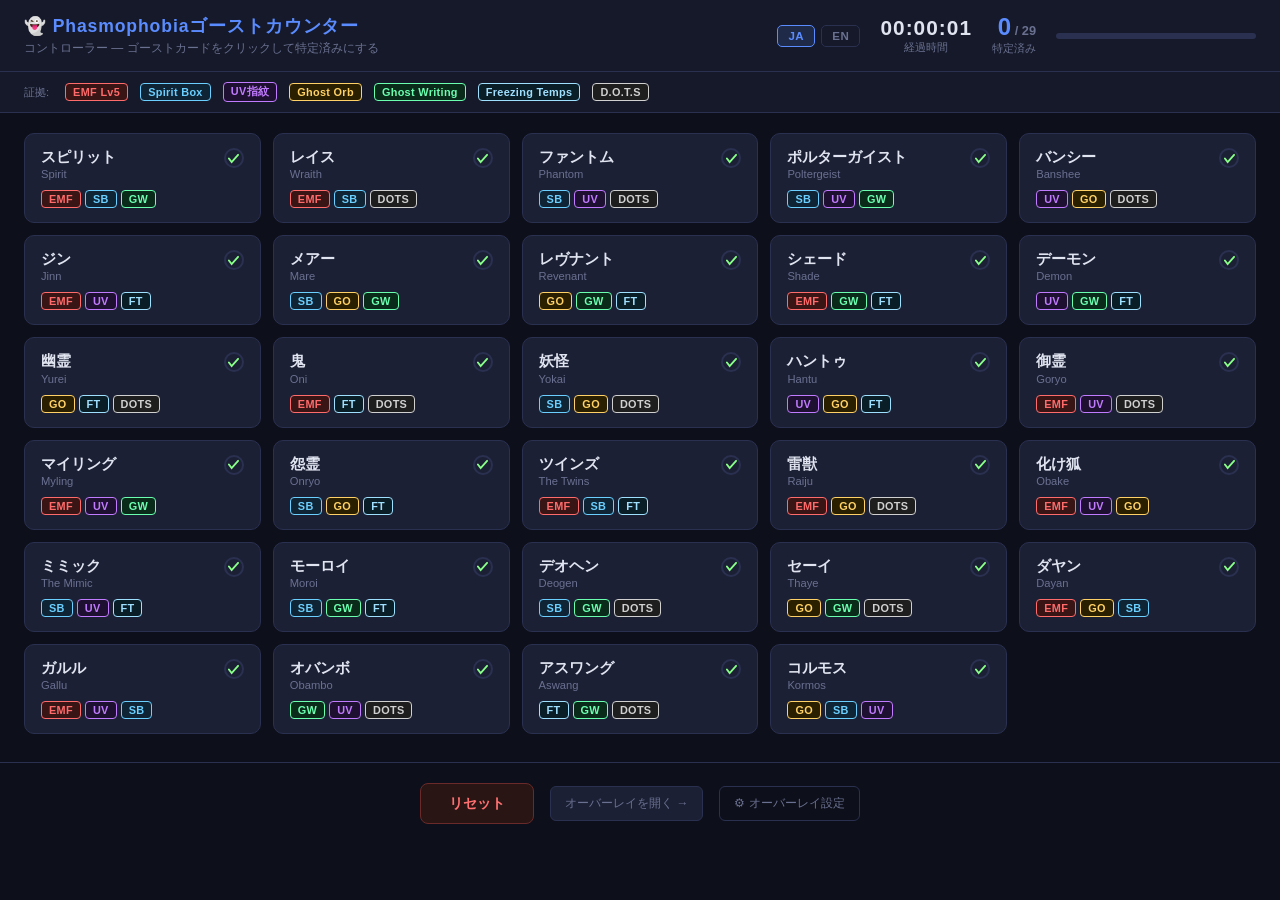
==== controller.html @ 04e46573 "初期ファイルの追加" ====
<!DOCTYPE html>
<html lang="ja">
<head>
  <meta charset="UTF-8">
  <meta name="viewport" content="width=device-width, initial-scale=1.0">
  <title>Phasmo Controller</title>
  <link rel="icon" href="data:image/svg+xml,<svg xmlns='http://www.w3.org/2000/svg' viewBox='0 0 100 100'><text y='.9em' font-size='90'>👻</text></svg>">
  <script src="js/ghosts.js"></script>
  <script src="js/strings.js"></script>
  <link rel="stylesheet" href="css/controller.css">
</head>
<body>

<header>
  <div class="header-left">
    <h1 id="pageTitle">👻 Phasmophobiaゴーストカウンター</h1>
    <div class="subtitle" id="subtitle">コントローラー — ゴーストカードをクリックして特定済みにする</div>
  </div>
  <div class="header-right">
    <div class="lang-toggle">
      <button id="btn-ja" onclick="setLang('ja')">JA</button>
      <button id="btn-en" onclick="setLang('en')">EN</button>
    </div>
    <div>
      <div class="timer" id="timer">00:00:00</div>
      <div class="timer-label" id="timerLabel">経過時間</div>
    </div>
    <div class="progress-display">
      <div class="progress-count"><span id="doneCount">0</span><span style="font-size:0.8rem;color:var(--text-muted)"> / <span id="totalCount">29</span></span></div>
      <div class="progress-label" id="progressLabel">特定済み</div>
    </div>
    <div class="progress-bar-wrap">
      <div class="progress-bar-track">
        <div class="progress-bar-fill" id="progressBar"></div>
      </div>
    </div>
  </div>
</header>

<div class="legend">
  <span class="legend-label" id="evidenceLabel">証拠:</span>
  <span class="badge EMF">EMF Lv5</span>
  <span class="badge SB">Spirit Box</span>
  <span class="badge UV" id="uvBadge">UV指紋</span>
  <span class="badge GO">Ghost Orb</span>
  <span class="badge GW">Ghost Writing</span>
  <span class="badge FT">Freezing Temps</span>
  <span class="badge DOTS">D.O.T.S</span>
</div>

<div class="main">
  <div class="ghost-grid" id="ghostGrid"></div>
</div>

<div class="settings-panel" id="settingsPanel" hidden>
  <div class="settings-inner">
    <div class="settings-row">
      <span class="setting-label" id="labelOpacity">背景の透過度</span>
      <input type="range" id="settingOpacity" min="0" max="100" step="1" oninput="onSettingChange()">
      <span class="setting-val" id="valOpacity">82%</span>
    </div>
  </div>
</div>

<footer>
  <button class="btn-reset" id="resetBtn" onclick="resetAll()">リセット</button>
  <a href="overlay.html" target="_blank" class="overlay-link" id="overlayLink">オーバーレイを開く →</a>
  <button class="btn-settings-toggle" id="settingsToggleBtn" onclick="toggleSettings()">⚙ <span id="settingsToggleLabel">オーバーレイ設定</span></button>
</footer>

<script>
  const BADGE_LABELS = { EMF: 'EMF', SB: 'SB', UV: 'UV', GO: 'GO', GW: 'GW', FT: 'FT', DOTS: 'DOTS' };
  const channel = new BroadcastChannel('phasmo');

  let lang = localStorage.getItem('phasmo_lang') || 'ja';
  let identified = {};
  GHOSTS.forEach(g => identified[ghostId(g)] = 0);
  let startTime = Date.now();

  function applyLang() {
    const s = STRINGS[lang];
    document.documentElement.lang = lang;
    document.getElementById('pageTitle').textContent = '👻 ' + s.pageTitle;
    document.getElementById('subtitle').textContent = s.subtitle;
    document.getElementById('timerLabel').textContent = s.timerLabel;
    document.getElementById('progressLabel').textContent = s.progressLabel;
    document.getElementById('evidenceLabel').textContent = s.evidenceLabel;
    document.getElementById('uvBadge').textContent = s.uvBadge;
    document.getElementById('resetBtn').textContent = s.resetBtn;
    document.getElementById('overlayLink').textContent = s.overlayLink;
    document.getElementById('btn-ja').classList.toggle('active', lang === 'ja');
    document.getElementById('btn-en').classList.toggle('active', lang === 'en');

    document.getElementById('settingsToggleLabel').textContent = s.settingsToggle;
    document.getElementById('labelOpacity').textContent = s.settingOpacity;

    renderGrid();
  }

  function setLang(newLang) {
    lang = newLang;
    localStorage.setItem('phasmo_lang', lang);
    channel.postMessage({ type: 'lang', lang });
    applyLang();
  }

  function loadState() {
    const saved = JSON.parse(localStorage.getItem('phasmo_state') || 'null');
    if (saved) {
      identified = saved.identified;
      Object.keys(identified).forEach(k => {
        if (typeof identified[k] === 'boolean') identified[k] = identified[k] ? 1 : 0;
      });
      startTime = saved.startTime;
    }
  }

  function saveAndBroadcast() {
    localStorage.setItem('phasmo_state', JSON.stringify({ identified, startTime }));
    channel.postMessage({ type: 'update', identified, startTime });
  }

  function checkIconHTML(count) {
    return count > 0
      ? `<span class="count-num">${count}</span>`
      : '<svg viewBox="0 0 12 12" fill="none" stroke="#88ff88" stroke-width="2" stroke-linecap="round"><polyline points="1,6 4,10 11,2"/></svg>';
  }

  function renderGrid() {
    document.getElementById('totalCount').textContent = GHOSTS.length;
    const grid = document.getElementById('ghostGrid');
    grid.innerHTML = GHOSTS.map(g => `
      <div class="ghost-card${identified[ghostId(g)] > 0 ? ' done' : ''}" id="card-${ghostId(g)}"
           data-ghost="${ghostId(g)}">
        <div class="card-top">
          <div>
            ${lang === 'ja'
              ? `<div class="ghost-name-ja">${g.nameJa}</div><div class="ghost-name-en">${g.name}</div>`
              : `<div class="ghost-name-ja">${g.name}</div>`
            }
          </div>
          <div class="check-icon">${checkIconHTML(identified[ghostId(g)])}</div>
        </div>
        <div class="evidence-list">
          ${g.evidence.map(e => `<span class="badge ${e}">${BADGE_LABELS[e]}</span>`).join('')}
        </div>
      </div>
    `).join('');
    updateStats();
  }

  function updateAll() {
    GHOSTS.forEach(g => {
      const card = document.getElementById(`card-${ghostId(g)}`);
      if (!card) return;
      card.className = `ghost-card${identified[ghostId(g)] > 0 ? ' done' : ''}`;
      card.querySelector('.check-icon').innerHTML = checkIconHTML(identified[ghostId(g)]);
    });
    updateStats();
  }

  function updateStats() {
    const done = Object.values(identified).filter(v => v > 0).length;
    document.getElementById('doneCount').textContent = done;
    document.getElementById('progressBar').style.width = `${(done / GHOSTS.length) * 100}%`;
  }

  function increment(id) {
    identified[id]++;
    saveAndBroadcast();
    updateAll();
  }

  function decrement(id) {
    if (identified[id] > 0) identified[id]--;
    saveAndBroadcast();
    updateAll();
  }

  document.getElementById('ghostGrid').addEventListener('click', e => {
    const card = e.target.closest('[data-ghost]');
    if (card) increment(card.dataset.ghost);
  });

  document.getElementById('ghostGrid').addEventListener('contextmenu', e => {
    e.preventDefault();
    const card = e.target.closest('[data-ghost]');
    if (card) decrement(card.dataset.ghost);
  });

  function resetAll() {
    if (!confirm(STRINGS[lang].confirmReset)) return;
    GHOSTS.forEach(g => identified[ghostId(g)] = 0);
    startTime = Date.now();
    saveAndBroadcast();
    renderGrid();
  }

  function updateTimer() {
    const elapsed = Math.floor((Date.now() - startTime) / 1000);
    const h = String(Math.floor(elapsed / 3600)).padStart(2, '0');
    const m = String(Math.floor((elapsed % 3600) / 60)).padStart(2, '0');
    const s = String(elapsed % 60).padStart(2, '0');
    document.getElementById('timer').textContent = `${h}:${m}:${s}`;
  }

  const DEFAULT_SETTINGS = { panelOpacity: 82 };
  let overlaySettings = { ...DEFAULT_SETTINGS };

  function loadSettings() {
    const saved = JSON.parse(localStorage.getItem('phasmo_overlay_settings') || 'null');
    if (saved) overlaySettings = { ...DEFAULT_SETTINGS, ...saved };
    document.getElementById('settingOpacity').value = overlaySettings.panelOpacity;
    document.getElementById('valOpacity').textContent = overlaySettings.panelOpacity + '%';
  }

  function onSettingChange() {
    overlaySettings.panelOpacity = Number(document.getElementById('settingOpacity').value);
    document.getElementById('valOpacity').textContent = overlaySettings.panelOpacity + '%';
    localStorage.setItem('phasmo_overlay_settings', JSON.stringify(overlaySettings));
    channel.postMessage({ type: 'settings', settings: overlaySettings });
  }

  function toggleSettings() {
    const panel = document.getElementById('settingsPanel');
    const btn = document.getElementById('settingsToggleBtn');
    panel.hidden = !panel.hidden;
    btn.classList.toggle('active', !panel.hidden);
  }

  setInterval(updateTimer, 1000);
  loadState();
  loadSettings();
  applyLang();
</script>
  <script data-name="BMC-Widget" data-cfasync="false" src="https://cdnjs.buymeacoffee.com/1.0.0/widget.prod.min.js" data-id="mumeiapps" data-description="Support me on Buy me a coffee!" data-message="アプリを使用していただきありがとうございます！このアプリを気に入っていただけたら、支援していただけると励みになります！Thank you for using our app!
If you like this app, your support would be greatly appreciated!" data-color="#5F7FFF" data-position="Right" data-x_margin="18" data-y_margin="18"></script>
</body>
</html>
---- css/controller.css ----
*, *::before, *::after { box-sizing: border-box; margin: 0; padding: 0; }

:root {
  --bg: #0d0f1a;
  --surface: #151929;
  --surface2: #1c2035;
  --border: #2a3050;
  --accent: #5b8cff;
  --accent-glow: #3a6aff44;
  --done-bg: #0f1f0f;
  --done-border: #2a5a2a;
  --done-text: #3a7a3a;
  --text: #e0e4f0;
  --text-muted: #6a7090;
  --emf: #ff6b6b;
  --sb: #6bcfff;
  --uv: #c17bff;
  --go: #ffd166;
  --gw: #6bffb0;
  --ft: #a0e0ff;
  --dots: #d0d0d0;
}

body {
  background: var(--bg);
  color: var(--text);
  font-family: 'Segoe UI', 'Hiragino Sans', sans-serif;
  min-height: 100vh;
}

header {
  background: var(--surface);
  border-bottom: 1px solid var(--border);
  padding: 14px 24px;
  display: flex;
  align-items: center;
  justify-content: space-between;
  position: sticky;
  top: 0;
  z-index: 10;
}

.header-left h1 {
  font-size: 1.1rem;
  font-weight: 700;
  letter-spacing: 0.05em;
  color: var(--accent);
}

.header-left .subtitle {
  font-size: 0.75rem;
  color: var(--text-muted);
  margin-top: 2px;
}

.header-right {
  display: flex;
  align-items: center;
  gap: 20px;
}

.lang-toggle {
  display: flex;
  align-items: center;
  gap: 6px;
}

.lang-toggle button {
  background: transparent;
  border: 1px solid var(--border);
  color: var(--text-muted);
  padding: 4px 10px;
  border-radius: 5px;
  font-size: 0.72rem;
  font-weight: 700;
  cursor: pointer;
  transition: all 0.2s;
  letter-spacing: 0.05em;
}

.lang-toggle button.active {
  background: rgba(91, 140, 255, 0.15);
  border-color: var(--accent);
  color: var(--accent);
}

.lang-toggle button:hover:not(.active) {
  border-color: var(--text-muted);
  color: var(--text);
}

.progress-display {
  text-align: right;
}

.progress-count {
  font-size: 1.5rem;
  font-weight: 700;
  color: var(--accent);
  line-height: 1;
}

.progress-label {
  font-size: 0.7rem;
  color: var(--text-muted);
  margin-top: 2px;
}

.progress-bar-wrap {
  width: 200px;
}

.progress-bar-track {
  background: var(--border);
  border-radius: 4px;
  height: 6px;
  overflow: hidden;
}

.progress-bar-fill {
  background: linear-gradient(90deg, var(--accent), #a0c4ff);
  height: 100%;
  border-radius: 4px;
  transition: width 0.4s ease;
  width: 0%;
}

.timer {
  font-size: 1.3rem;
  font-weight: 600;
  font-variant-numeric: tabular-nums;
  color: var(--text);
  letter-spacing: 0.05em;
}

.timer-label {
  font-size: 0.7rem;
  color: var(--text-muted);
  text-align: center;
}

.legend {
  display: flex;
  gap: 12px;
  padding: 10px 24px;
  background: var(--surface);
  border-bottom: 1px solid var(--border);
  flex-wrap: wrap;
  align-items: center;
}

.legend-label {
  font-size: 0.7rem;
  color: var(--text-muted);
  margin-right: 4px;
}

.badge {
  display: inline-block;
  padding: 2px 7px;
  border-radius: 4px;
  font-size: 0.68rem;
  font-weight: 700;
  letter-spacing: 0.03em;
}

.badge.EMF  { background: #3a1515; color: var(--emf);  border: 1px solid var(--emf); }
.badge.SB   { background: #0f2535; color: var(--sb);   border: 1px solid var(--sb); }
.badge.UV   { background: #1e1030; color: var(--uv);   border: 1px solid var(--uv); }
.badge.GO   { background: #2a2000; color: var(--go);   border: 1px solid var(--go); }
.badge.GW   { background: #0a2a1a; color: var(--gw);   border: 1px solid var(--gw); }
.badge.FT   { background: #0a1e28; color: var(--ft);   border: 1px solid var(--ft); }
.badge.DOTS { background: #1e1e1e; color: var(--dots); border: 1px solid var(--dots); }

.main {
  padding: 20px 24px;
  max-width: 1400px;
  margin: 0 auto;
}

.ghost-grid {
  display: grid;
  grid-template-columns: repeat(auto-fill, minmax(200px, 1fr));
  gap: 12px;
}

.ghost-card {
  background: var(--surface2);
  border: 1px solid var(--border);
  border-radius: 10px;
  padding: 14px 16px;
  cursor: pointer;
  transition: all 0.2s ease;
  user-select: none;
  position: relative;
  overflow: hidden;
}

.ghost-card:hover {
  border-color: var(--accent);
  box-shadow: 0 0 12px var(--accent-glow);
  transform: translateY(-1px);
}

.ghost-card.done {
  background: var(--done-bg);
  border-color: var(--done-border);
  opacity: 0.6;
}

.ghost-card.done:hover {
  border-color: #4a9a4a;
  box-shadow: none;
  transform: none;
  opacity: 0.8;
}

.card-top {
  display: flex;
  align-items: flex-start;
  justify-content: space-between;
  margin-bottom: 10px;
}

.ghost-name-ja {
  font-size: 0.95rem;
  font-weight: 700;
  line-height: 1.2;
}

.ghost-name-en {
  font-size: 0.7rem;
  color: var(--text-muted);
  margin-top: 2px;
  font-weight: 400;
}

.done .ghost-name-ja {
  color: var(--done-text);
  text-decoration: line-through;
}

.done .ghost-name-en {
  color: var(--done-text);
  opacity: 0.6;
}

.check-icon {
  width: 20px;
  height: 20px;
  border-radius: 50%;
  border: 2px solid var(--border);
  display: flex;
  align-items: center;
  justify-content: center;
  flex-shrink: 0;
  transition: all 0.2s;
}

.done .check-icon {
  background: #2a6a2a;
  border-color: #4a9a4a;
}

.check-icon svg {
  width: 11px;
  height: 11px;
}

.count-num {
  font-size: 0.72rem;
  font-weight: 700;
  color: #88ff88;
  line-height: 1;
}

.evidence-list {
  display: flex;
  gap: 4px;
  flex-wrap: wrap;
}

footer {
  padding: 20px 24px;
  display: flex;
  align-items: center;
  justify-content: center;
  gap: 16px;
  border-top: 1px solid var(--border);
  margin-top: 8px;
}

.btn-reset {
  background: #2a1515;
  color: #ff7070;
  border: 1px solid #6a2a2a;
  padding: 10px 28px;
  border-radius: 8px;
  font-size: 0.9rem;
  font-weight: 600;
  cursor: pointer;
  transition: all 0.2s;
}

.btn-reset:hover {
  background: #3a1a1a;
  border-color: #ff5555;
}

.overlay-link {
  font-size: 0.75rem;
  color: var(--text-muted);
  background: var(--surface2);
  border: 1px solid var(--border);
  padding: 8px 14px;
  border-radius: 6px;
  text-decoration: none;
  transition: border-color 0.2s;
}

.overlay-link:hover { border-color: var(--accent); color: var(--accent); }

.settings-panel {
  background: var(--surface);
  border-top: 1px solid var(--border);
  border-bottom: 1px solid var(--border);
  padding: 14px 24px;
}

.settings-inner {
  max-width: 420px;
  margin: 0 auto;
  display: flex;
  flex-direction: column;
  gap: 12px;
}

.settings-row {
  display: flex;
  align-items: center;
  gap: 12px;
}

.setting-label {
  font-size: 0.73rem;
  color: var(--text-muted);
  width: 110px;
  flex-shrink: 0;
}

.settings-row input[type="range"] {
  flex: 1;
  accent-color: var(--accent);
  cursor: pointer;
}

.setting-val {
  font-size: 0.72rem;
  color: var(--text);
  width: 38px;
  text-align: right;
  flex-shrink: 0;
  font-variant-numeric: tabular-nums;
}

.btn-settings-toggle {
  background: transparent;
  border: 1px solid var(--border);
  color: var(--text-muted);
  padding: 8px 14px;
  border-radius: 6px;
  font-size: 0.78rem;
  cursor: pointer;
  transition: all 0.2s;
}

.btn-settings-toggle:hover {
  border-color: var(--accent);
  color: var(--text);
}

.btn-settings-toggle.active {
  background: rgba(91, 140, 255, 0.1);
  border-color: var(--accent);
  color: var(--accent);
}
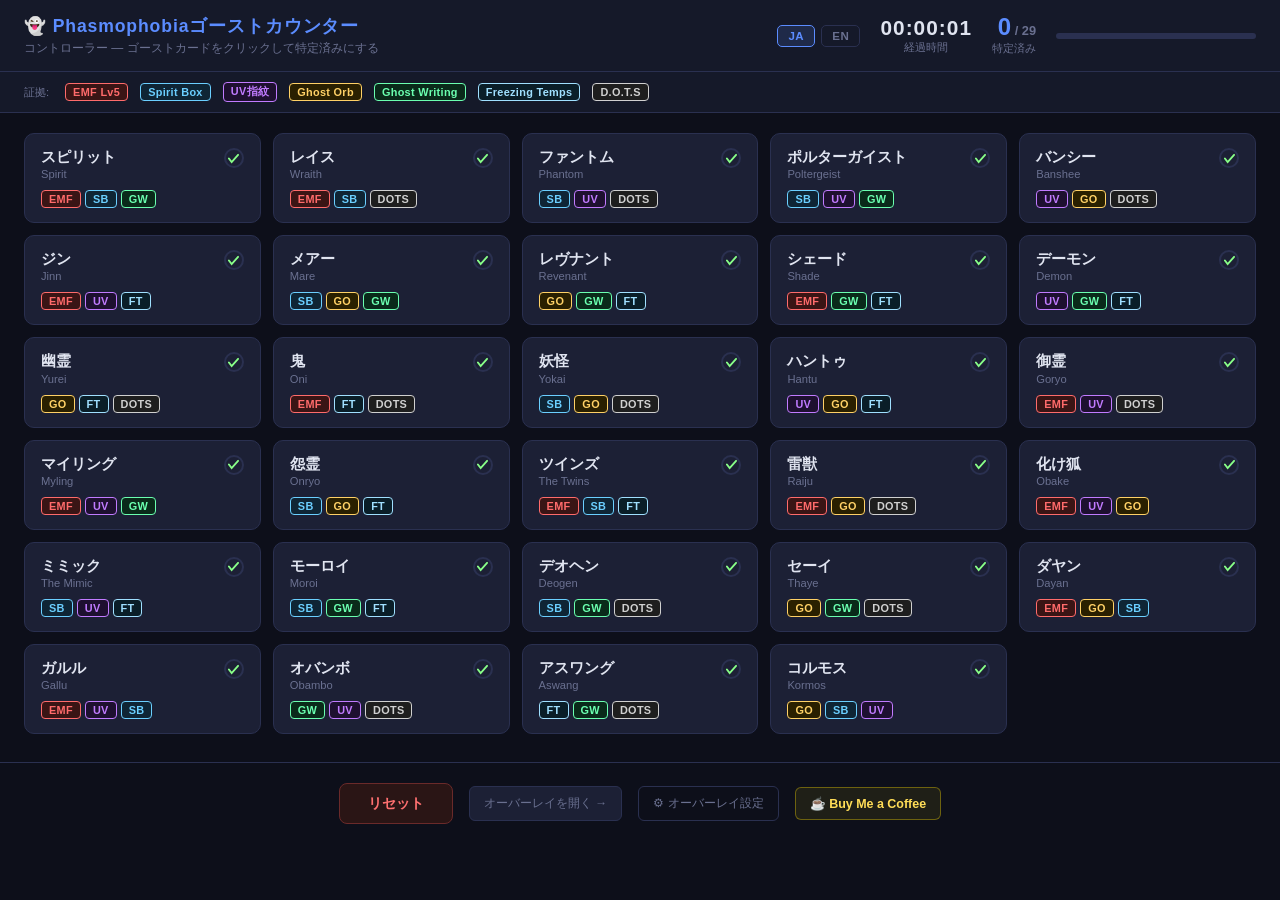
==== commit beca5865: "Buy me a coffeeウィジェットからボタンに変更" ====
--- a/controller.html
+++ b/controller.html
@@ -66,6 +66,7 @@
   <button class="btn-reset" id="resetBtn" onclick="resetAll()">リセット</button>
   <a href="overlay.html" target="_blank" class="overlay-link" id="overlayLink">オーバーレイを開く →</a>
   <button class="btn-settings-toggle" id="settingsToggleBtn" onclick="toggleSettings()">⚙ <span id="settingsToggleLabel">オーバーレイ設定</span></button>
+  <a href="https://www.buymeacoffee.com/mumeiapps" target="_blank" rel="noopener" class="btn-coffee">☕ Buy Me a Coffee</a>
 </footer>
 
 <script>
@@ -233,7 +234,5 @@
   loadSettings();
   applyLang();
 </script>
-  <script data-name="BMC-Widget" data-cfasync="false" src="https://cdnjs.buymeacoffee.com/1.0.0/widget.prod.min.js" data-id="mumeiapps" data-description="Support me on Buy me a coffee!" data-message="アプリを使用していただきありがとうございます！このアプリを気に入っていただけたら、支援していただけると励みになります！Thank you for using our app!
-If you like this app, your support would be greatly appreciated!" data-color="#5F7FFF" data-position="Right" data-x_margin="18" data-y_margin="18"></script>
 </body>
 </html>
--- a/css/controller.css
+++ b/css/controller.css
@@ -384,3 +384,24 @@
   border-color: var(--accent);
   color: var(--accent);
 }
+
+.btn-coffee {
+  display: inline-flex;
+  align-items: center;
+  gap: 6px;
+  padding: 8px 14px;
+  border-radius: 6px;
+  font-size: 0.78rem;
+  font-weight: 600;
+  color: #ffdd57;
+  background: rgba(255, 221, 0, 0.08);
+  border: 1px solid rgba(255, 221, 0, 0.35);
+  text-decoration: none;
+  transition: all 0.2s;
+}
+
+.btn-coffee:hover {
+  background: rgba(255, 221, 0, 0.15);
+  border-color: #ffdd00;
+  color: #fff0a0;
+}
